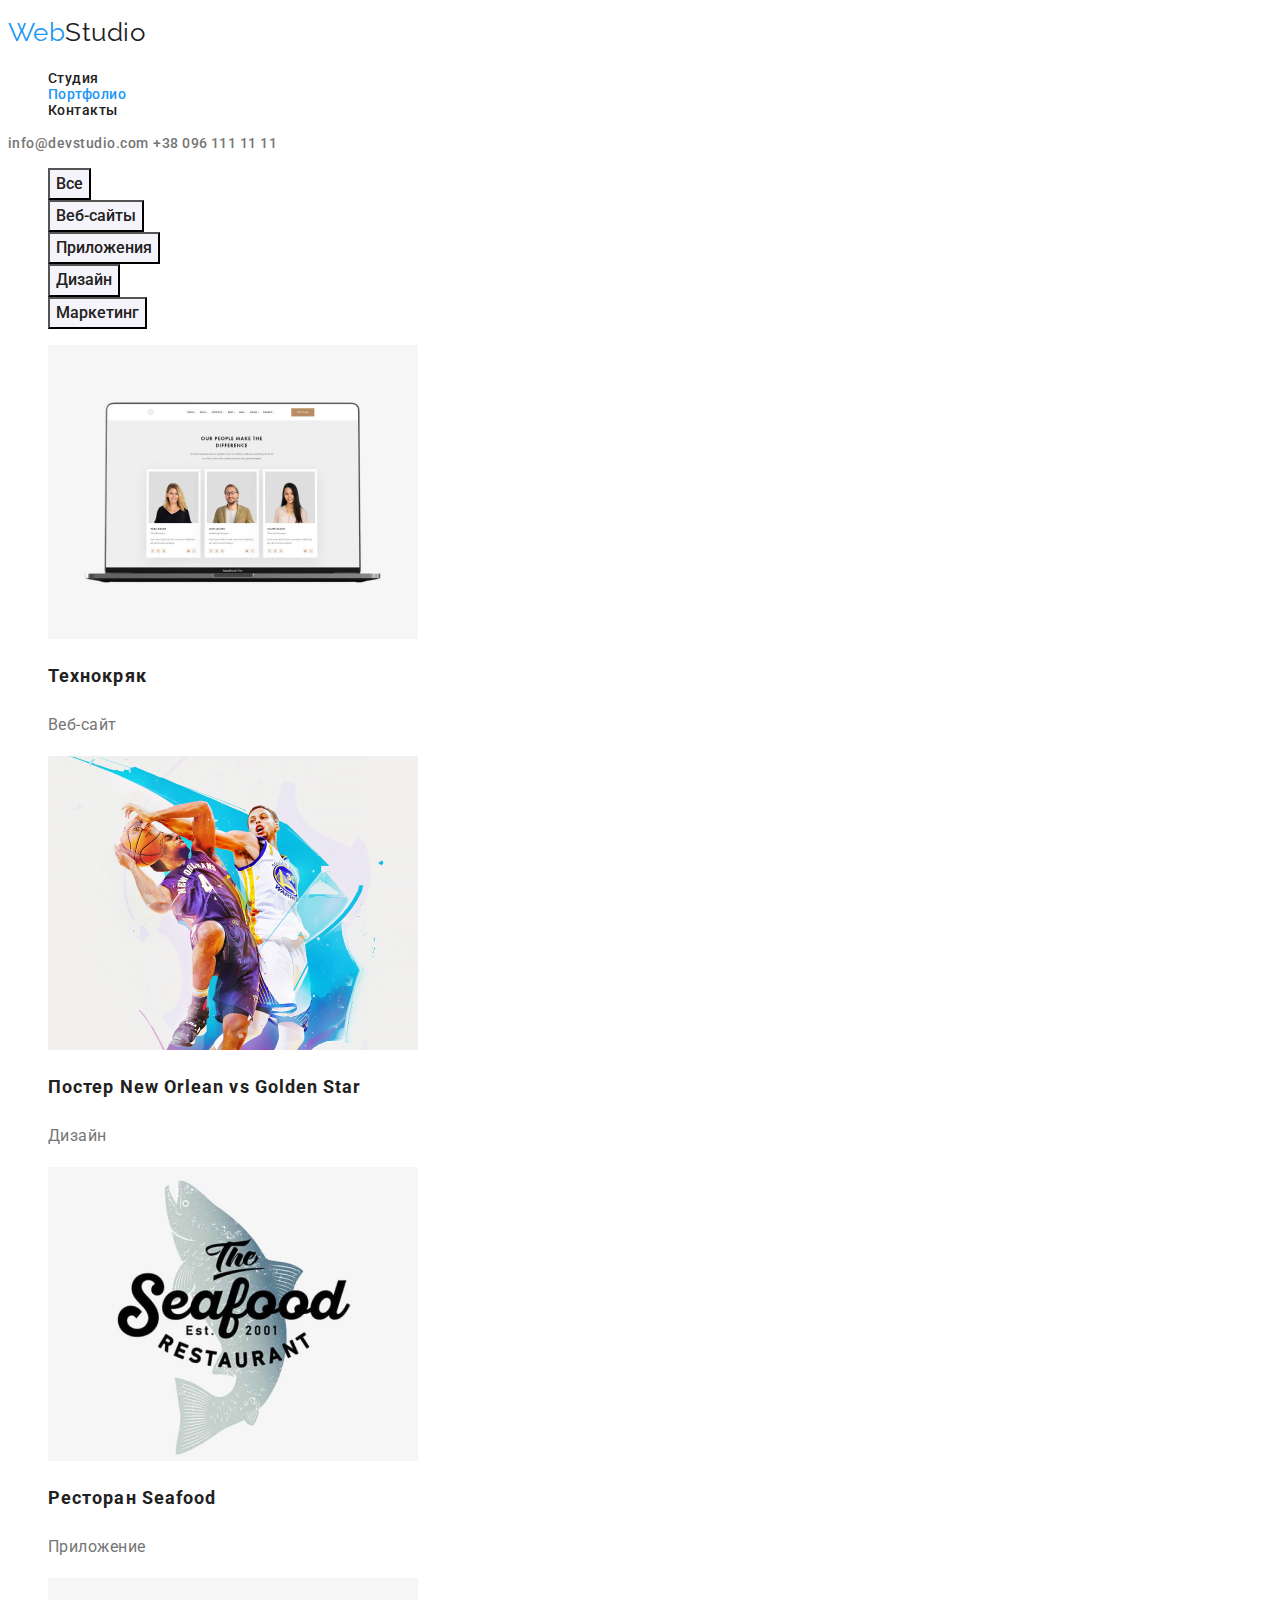
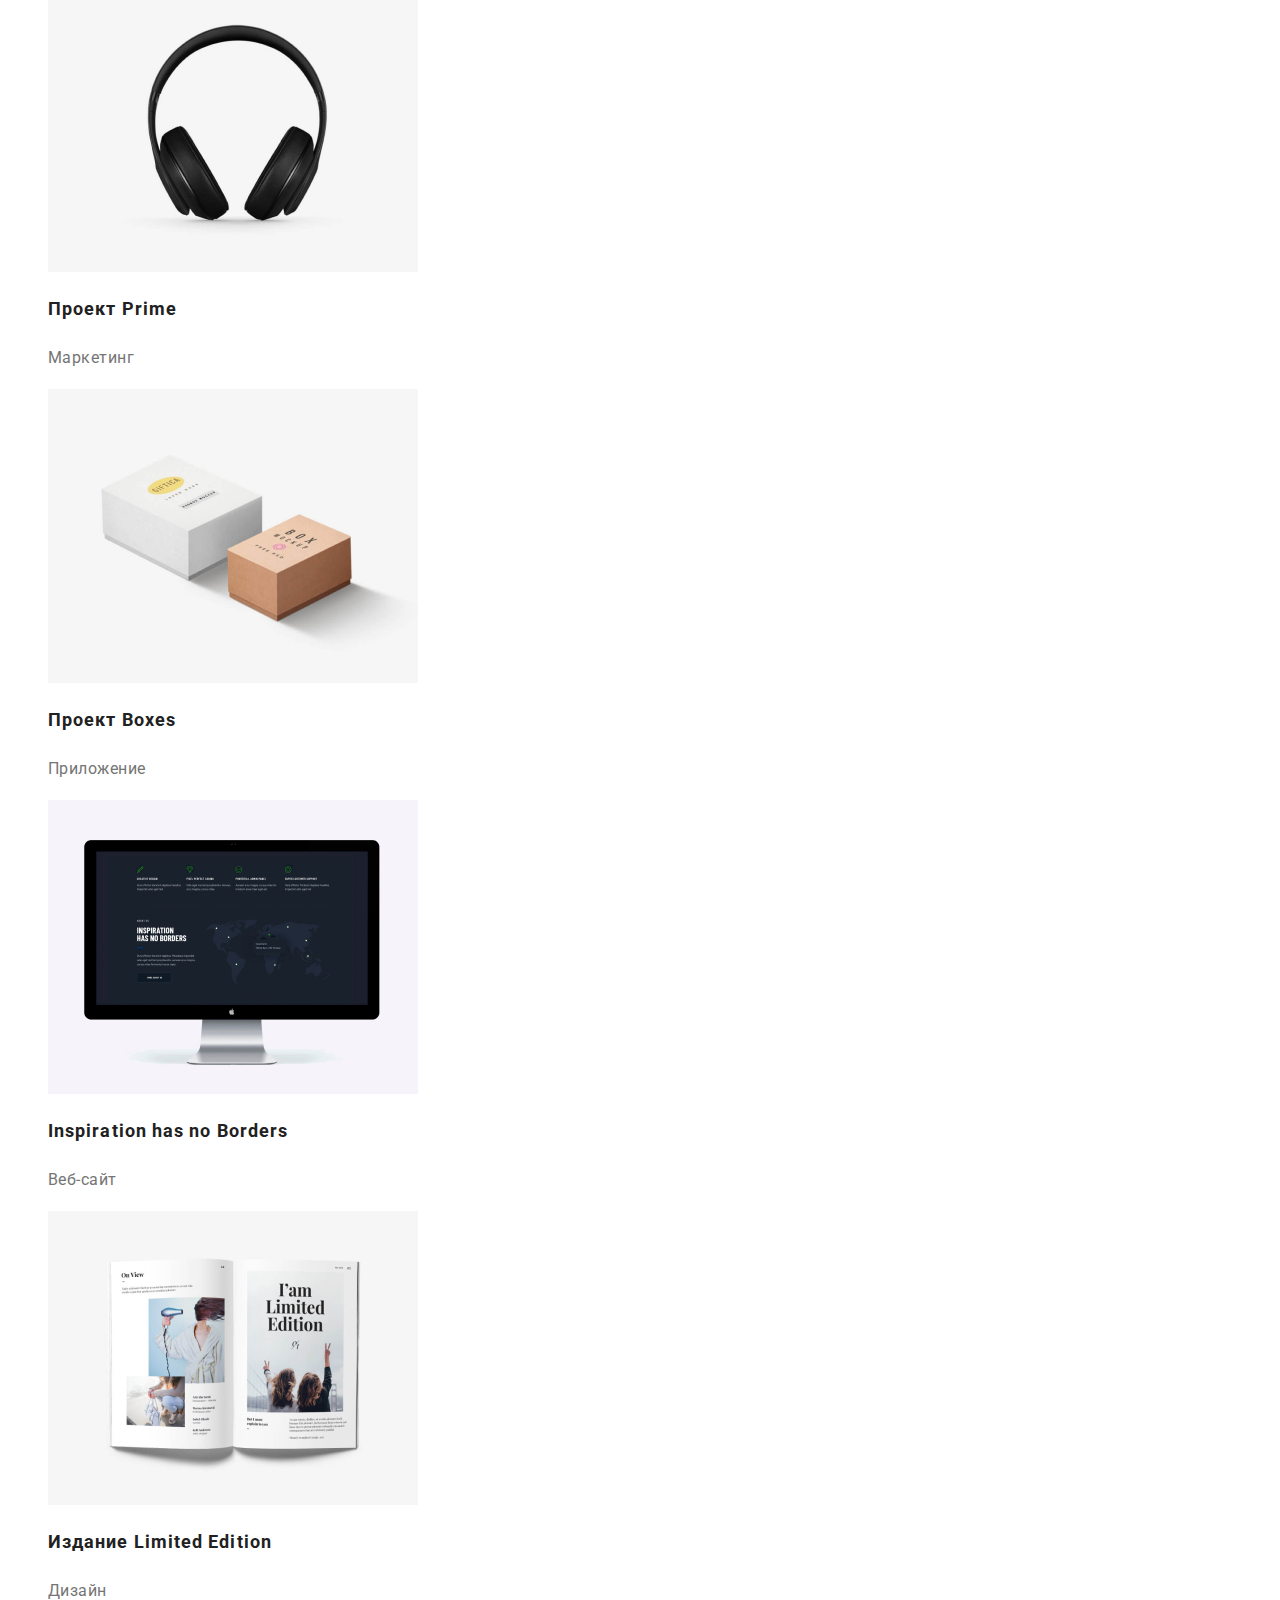
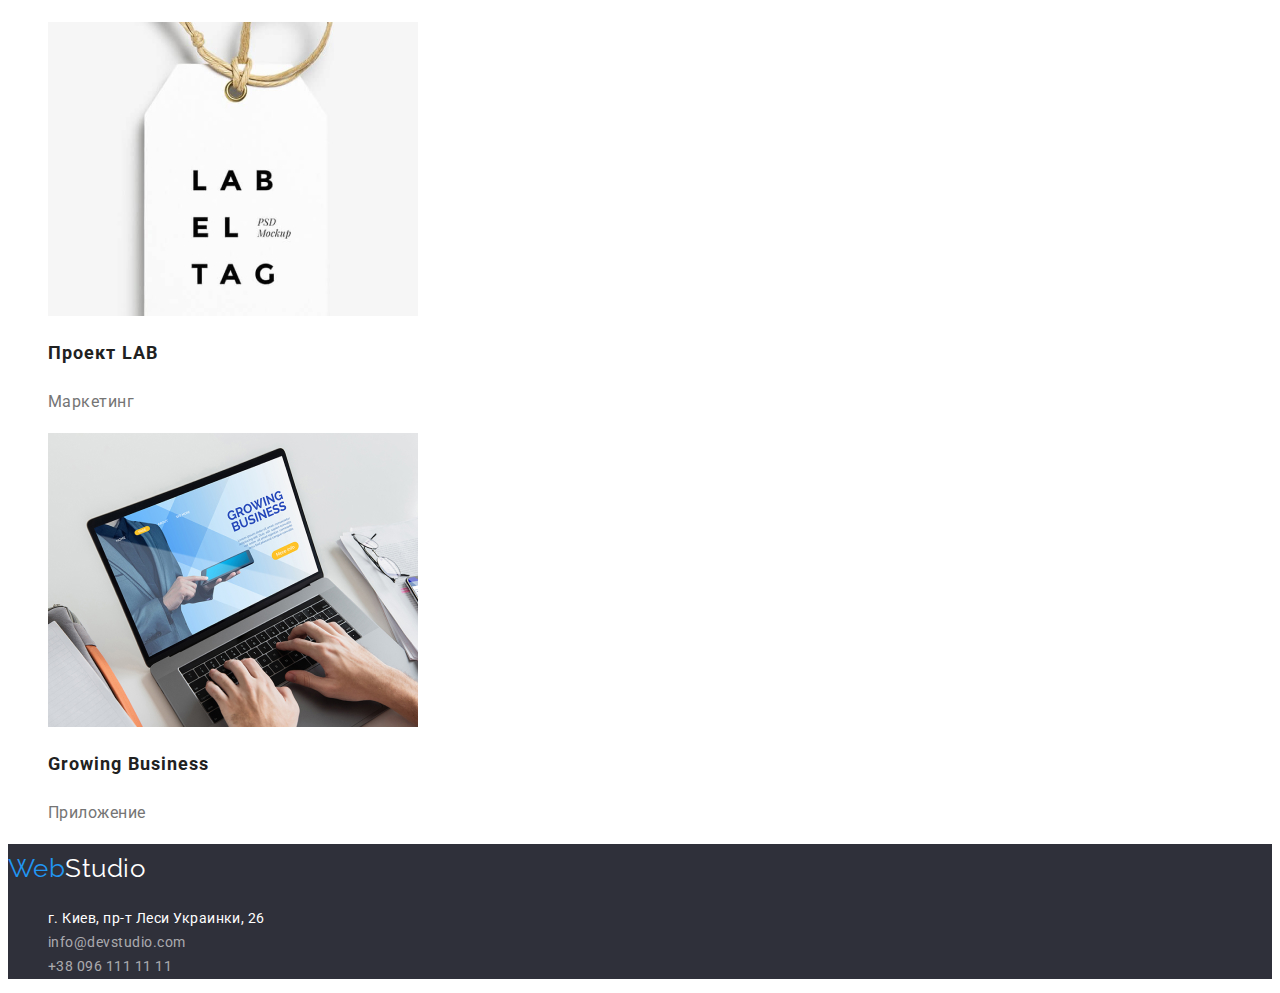
==== portfolio.html @ 763ebf25 "Initial commit" ====
<!DOCTYPE html>
<html lang="ru">

<head>
    <meta charset="UTF-8">
    <meta http-equiv="X-UA-Compatible" content="IE=edge">
    <meta name="viewport" content="width=device-width, initial-scale=1.0">
    <link rel="preconnect" href="https://fonts.googleapis.com">
    <link rel="preconnect" href="https://fonts.gstatic.com" crossorigin>
    <link
        href="https://fonts.googleapis.com/css2?family=Raleway:wght@700&family=Roboto:wght@400;500;700;900&display=swap"
        rel="stylesheet">
    <link rel="stylesheet" href="./css/styles.css">
    <title>Document</title>
</head>

<body>
    <header>
        <nav>
            <!-- Навигация на другие страницы -->
            <a class="logo link" href="./index.html">
                <span class="logo-web">Web</span><span class="logo-studio">Studio</span>
            </a>
            <ul class="site-nav list">
                <li><a class="link" href="./index.html">Студия</a></li>
                <li><a class="link current" href="./portfolio.html">Портфолио</a></li>
                <li><a class="link" href="">Контакты</a></li>
            </ul>
        </nav>
        <!-- Почта  телефон -->
        <a class="site-nav list link info" href="mailto:info@devstudio.com">info@devstudio.com</a>
        <a class="site-nav list link info" href="tel:+380961111111">+38 096 111 11 11</a>
    </header>
    <main>

        <!--Портфолио-->
        <section class="portfolio">
            <h1 class="portfolio-title visually-hidden">Портфолио</h1>
            <div>
                <ul class="list">
                    <li><button class="portfolio-button" type="button">Все</button></li>
                    <li><button class="portfolio-button" type="button">Веб-сайты</button></li>
                    <li><button class="portfolio-button" type="button">Приложения</button></li>
                    <li><button class="portfolio-button" type="button">Дизайн</button></li>
                    <li><button class="portfolio-button" type="button">Маркетинг</button></li>
                </ul>
            </div>
            <ul class="portfolio-list list">
                <li>
                    <img src="./images/texno.jpg" alt="разработка веб-сайта" width="370" height="294">
                    <h2 class="portfolio-title">Технокряк</h2>
                    <p class="list-about">Веб-сайт</p>
                </li>
                <li>
                    <img src="./images/neworlean.jpg" alt="разработка дизайна постера" width="370" height="294">
                    <h2 class="portfolio-title">Постер New Orlean vs Golden Star</h2>
                    <p class="list-about">Дизайн</p>
                </li>
                <li>
                    <img src="./images/seafood.jpg" alt="разработка приложения для ресторана" width="370" height="294">
                    <h2 class="portfolio-title">Ресторан Seafood</h2>
                    <p class="list-about">Приложение</p>
                </li>
                <li>
                    <img src="./images/prime.jpg" alt="реклама наушников" width="370" height="294">
                    <h2 class="portfolio-title">Проект Prime</h2>
                    <p class="list-about">Маркетинг</p>
                </li>
                <li>
                    <img src="./images/boxes.jpg" alt="разработка приложений" width="370" height="294">
                    <h2 class="portfolio-title">Проект Boxes</h2>
                    <p class="list-about">Приложение</p>
                </li>
                <li>
                    <img src="./images/inspiration.jpg" alt="разработка веб-сайта" width="370" height="294">
                    <h2 class="portfolio-title">Inspiration has no Borders</h2>
                    <p class="list-about">Веб-сайт</p>
                </li>
                <li>
                    <img src="./images/limited.jpg" alt="дизайн для издательства" width="370" height="294">
                    <h2 class="portfolio-title">Издание Limited Edition</h2>
                    <p class="list-about">Дизайн</p>
                </li>
                <li>
                    <img src="./images/lab.jpg" alt="маркетинг и реклама" width="370" height="294">
                    <h2 class="portfolio-title">Проект LAB</h2>
                    <p class="list-about">Маркетинг</p>
                </li>
                <li>
                    <img src="./images/growingbusiness.jpg" alt="разработка приложения" width="370" height="294">
                    <h2 class="portfolio-title">Growing Business</h2>
                    <p class="list-about">Приложение</p>
                </li>

            </ul>

        </section>

    </main>

    <!----- Футер ------>
    <footer class="footer">
        <a class="logo link" href="./index.html">
            <span class="logo-web">Web</span><span class="logo-footer">Studio</span>
        </a>
        <address>
            <ul class="footer-list list">
                <li><a class="address link" href="https://goo.gl/maps/EyPAr5aNkVju3ovo6" rel="nofollow">г. Киев, пр-т
                        Леси
                        Украинки, 26</a>
                </li>
                <li><a class="nav link" href="mailto:info@devstudio.com">info@devstudio.com</a></li>
                <li><a class="nav link" href="tel:+380961111111">+38 096 111 11 11</a></li>
            </ul>
        </address>

    </footer>


</body>

</html>
---- css/styles.css ----
:root {
    --primary-text-color: #757575;
    --title-text-color: #212121;
    --accent-color: #2196F3;
}

body {
    font-family: 'Roboto' ,sans-serif;
    background-color: #ffffff;
    color: var(--title-text-color);
    letter-spacing: 0.03em;
}

.link {
    text-decoration: none;
}

.list {
    list-style: none;
}

.logo {
    font-family: 'Raleway' ,sans-serif;;
    font-size: 26px;
    line-height: 1.9;
    color: inherit;
    }
 
.logo-web {
    color: var(--accent-color);
}

 /* .logo-studio { 
    color: var(--title-text-color);
} */

.logo-footer {
    color: #ffffff
}

/* Стилизация навигации сайта */

.site-nav,
.site-nav a {
    color: var(--title-text-color);
    font-weight: 500;
    font-size: 14px;
    line-height: 1.14;
}

.info {
    color: var(--primary-text-color);
}

.site-nav:hover,
.site-nav:focus,
.site-nav a:hover,
.site-nav a:focus {
    color: var(--accent-color);
}

.site-nav .link.current {
    color: var(--accent-color);
}

/* ---------Прячем заголовки-------------------------- */

.visually-hidden {
    position: absolute;
    width: 1px;
    height: 1px;
    margin: -1px;
    border: 0;
    padding: 0;

    white-space: nowrap;
    clip-path: inset(100%);
    clip: rect(0 0 0 0);
    overflow: hidden;
}

/*-------- Стилизация главной страницы сайта ----------*/

.hero {
    background-color: #2F303A;
    color: #FFFFFF;
    text-align: center;
}

.hero-tittle {
    font-family: 'Roboto';
    font-weight: 900;
    font-size: 44px;
    line-height: 1.36;
    text-transform: uppercase;
    letter-spacing: 0.06em;
}

.hero-button {
    width: 200px;
    height: 50px;
    left: 700px;
    top: 430px;
    background: var(--accent-color);
    font-family: 'Roboto';
    font-style: normal;
    font-weight: 700;
    font-size: 16px;
    line-height: 1.88;
    align-items: center;
    text-align: center;
    letter-spacing: 0.06em;
    cursor: pointer;
    color: #FFFFFF;
}


/*-------------------- Стилизация заголовка h2 -------------------*/

.privilege,
.about,
.team h2 h1 {
    color: #212121;
}

/*----------------- Стилизация заголовка р ------------------*/

.privilege p,
.about p,
.team p {
    color: var(--primary-text-color);
}

/*---------------------- Стилизация привилегии -----------------*/
.privilege-tittle {
    font-size: 14px;
    line-height: 1.14;
}

.privilege p {
    font-size: 14px;
    line-height: 1.71;
}

/*----------------- Стилизация чем мы занимаемся ------------------*/

.about h2 {
    font-size: 36px;
    line-height: 1.17;
}


/*---------------------- Стилизация блока команда --------------------*/

.team {
    background: #F5F4FA;
}

.team h2 {
    font-size: 36px;
    line-height: 1.7;
}

.team h3 {
    font-size: 16px;
    line-height: 1.19;
}

.team p {
    font-size: 16px;
    line-height: 1.19;
}

/*------------------- Стилизация кнопок портфолио ---------------------*/
.portfolio-button {
    background: #F5F4FA;
    color: var(--title-text-color);
    cursor: pointer;

    font-family: 'Roboto';
    font-weight: 500;
    font-size: 16px;
    line-height: 1.63;
}

.portfolio-button:hover,
.portfolio-button:focus {
    background: var(--accent-color);
    color: #ffffff;
}

.portfolio-title {
    font-size: 18px;
    line-height: 2.0;
    letter-spacing: 0.06em;
}

/*------------------ Стилизация секции портфолио ---------------------*/

.portfolio-list .list-about {
    color: var(--primary-text-color);
}

.portfolio-list h3 {
    font-size: 18px;
    line-height: 2;
    letter-spacing: 0.06em;
}

.list-about {
    font-size: 16px;
    line-height: 1.88;
}
/*--------------------- Стилизация футера --------------------------*/

.footer {
    background-color: #2F303A;
}

.footer-list .address{
    color: #FFFFFF;
}

.footer-list .nav {
    color: rgba(255, 255, 255, 0.6);
}

.footer-list {
    font-size: 14px;
    line-height: 1.71;
}

.footer:hover,
.footer:focus,
.footer-list .address:hover,
.footer-list .address:focus,
.footer-list .nav:hover,
.footer-list .nav:focus {
    color: var(--accent-color);
}

address {
    font-style: normal;
}
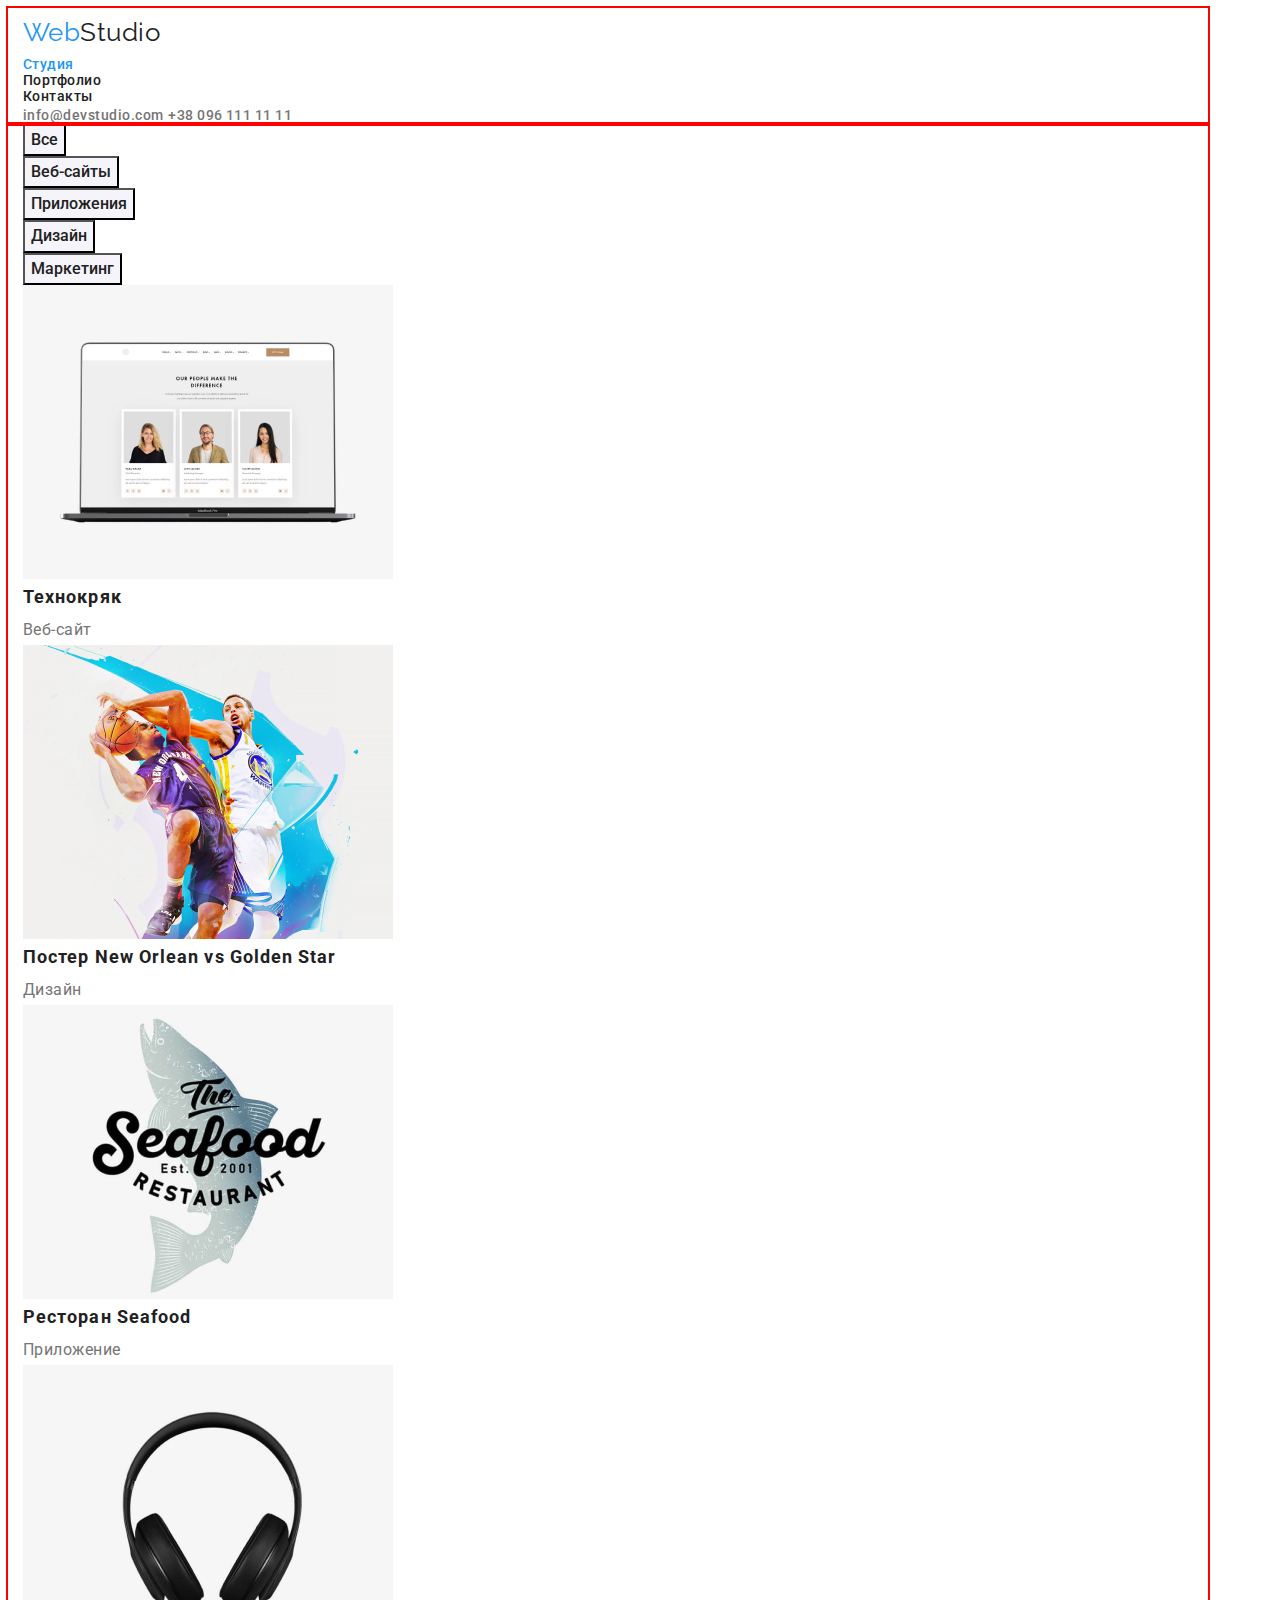
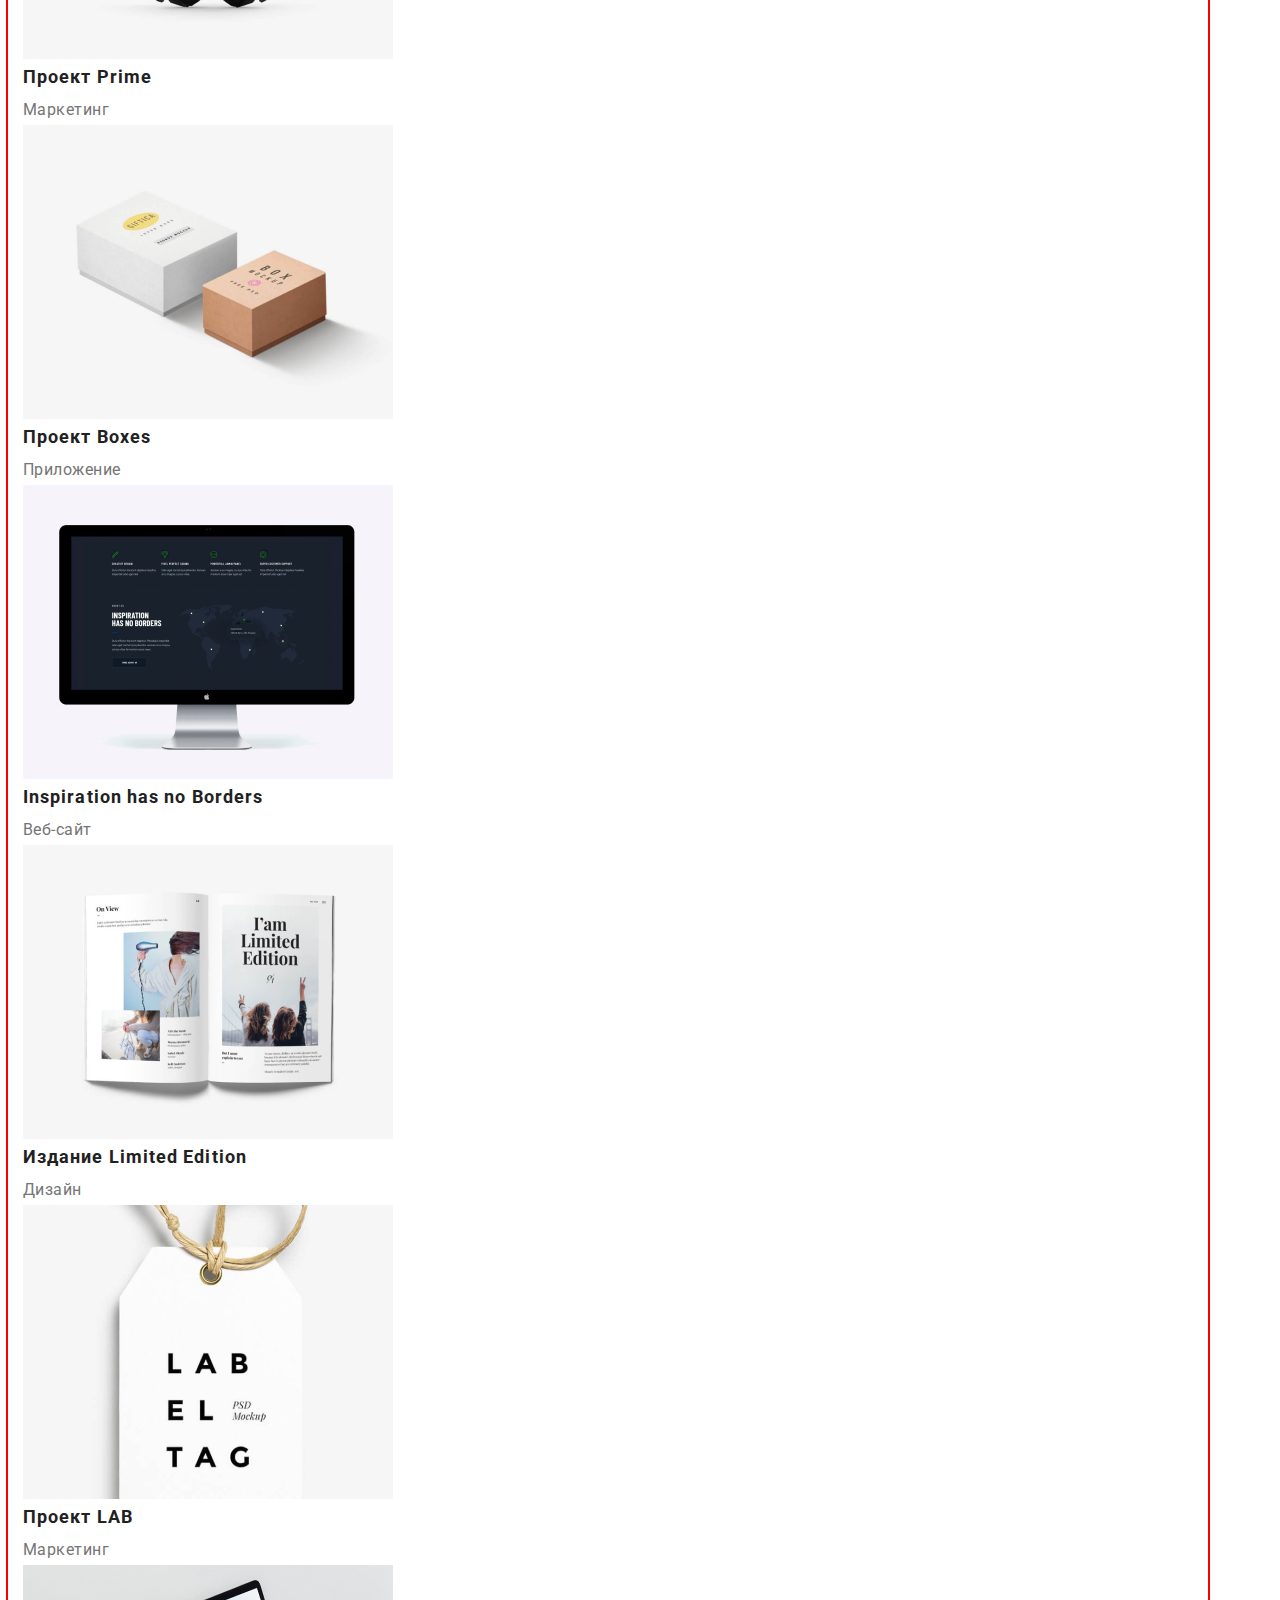
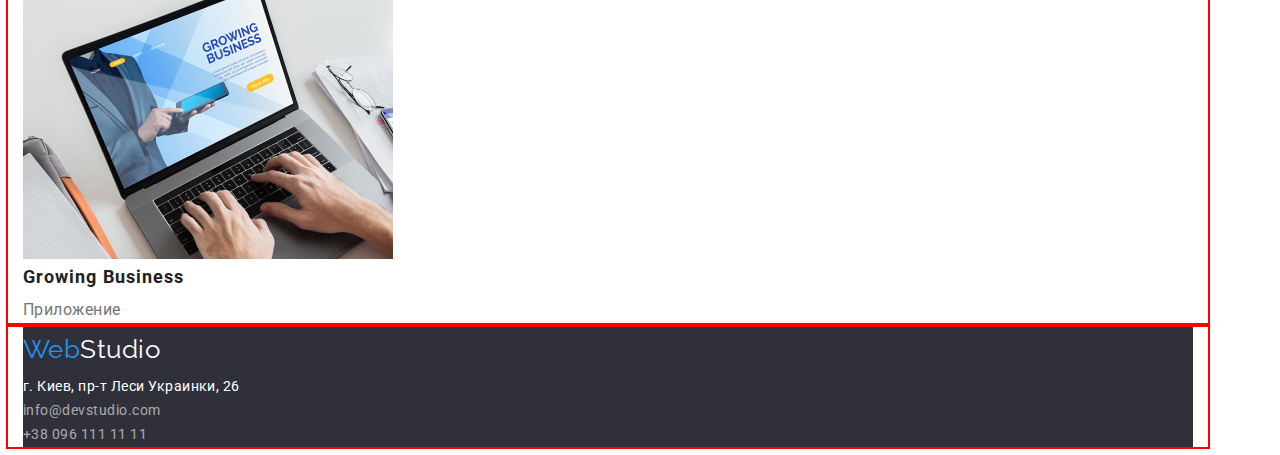
==== commit 30f71fa6: "ДЗ 3 часть 1" ====
--- a/portfolio.html
+++ b/portfolio.html
@@ -15,26 +15,28 @@
 </head>
 
 <body>
-    <header>
-        <nav>
-            <!-- Навигация на другие страницы -->
-            <a class="logo link" href="./index.html">
-                <span class="logo-web">Web</span><span class="logo-studio">Studio</span>
-            </a>
-            <ul class="site-nav list">
-                <li><a class="link" href="./index.html">Студия</a></li>
-                <li><a class="link current" href="./portfolio.html">Портфолио</a></li>
-                <li><a class="link" href="">Контакты</a></li>
-            </ul>
-        </nav>
-        <!-- Почта  телефон -->
-        <a class="site-nav list link info" href="mailto:info@devstudio.com">info@devstudio.com</a>
-        <a class="site-nav list link info" href="tel:+380961111111">+38 096 111 11 11</a>
-    </header>
+        <header>
+        <div class="container">
+            <nav>
+                <!-- Навигация на другие страницы -->
+                <a class="logo link" href="./index.html">
+                    <span class="logo-web">Web</span><span class="logo-studio">Studio</span>
+                </a>
+                <ul class="site-nav list">
+                    <li><a class="link current" href="./index.html">Студия</a></li>
+                    <li><a class="link" href="./portfolio.html">Портфолио</a></li>
+                    <li><a class="link" href="">Контакты</a></li>
+                </ul>
+            </nav>
+            <!-- Почта  телефон -->
+            <a class="site-nav list link info" href="mailto:info@devstudio.com">info@devstudio.com</a>
+            <a class="site-nav list link info" href="tel:+380961111111">+38 096 111 11 11</a>
+        </div>
+        </header>
     <main>
 
         <!--Портфолио-->
-        <section class="portfolio">
+        <section class="portfolio container">
             <h1 class="portfolio-title visually-hidden">Портфолио</h1>
             <div>
                 <ul class="list">
@@ -99,22 +101,25 @@
     </main>
 
     <!----- Футер ------>
-    <footer class="footer">
-        <a class="logo link" href="./index.html">
-            <span class="logo-web">Web</span><span class="logo-footer">Studio</span>
-        </a>
-        <address>
-            <ul class="footer-list list">
-                <li><a class="address link" href="https://goo.gl/maps/EyPAr5aNkVju3ovo6" rel="nofollow">г. Киев, пр-т
-                        Леси
-                        Украинки, 26</a>
-                </li>
-                <li><a class="nav link" href="mailto:info@devstudio.com">info@devstudio.com</a></li>
-                <li><a class="nav link" href="tel:+380961111111">+38 096 111 11 11</a></li>
-            </ul>
-        </address>
+    <div class="container">
+        <footer class="footer">
+            <a class="logo link" href="./index.html">
+                <span class="logo-web">Web</span><span class="logo-footer">Studio</span>
+            </a>
+            <address>
+                <ul class="footer-list list">
+                    <li><a class="address link" href="https://goo.gl/maps/EyPAr5aNkVju3ovo6" rel="nofollow">г. Киев, пр-т
+                            Леси
+                            Украинки, 26</a>
+                    </li>
+                    <li><a class="nav link" href="mailto:info@devstudio.com">info@devstudio.com</a></li>
+                    <li><a class="nav link" href="tel:+380961111111">+38 096 111 11 11</a></li>
+                </ul>
+            </address>
+    
+        </footer>
+    </div>
 
-    </footer>
 
 
 </body>
--- a/css/styles.css
+++ b/css/styles.css
@@ -1,3 +1,41 @@
+html {
+    box-sizing: border-box;
+}
+
+*,
+*::after,
+*::before {
+    box-sizing: inherit;
+}
+
+h1,
+h2,
+h3,
+h4,
+h5,
+h6,
+p {
+    margin: 0;
+}
+
+.list {
+    list-style: none;
+    padding: 0;
+    margin: 0;
+}
+
+.link {
+    text-decoration: none;
+    color: inherit;
+}
+
+img {
+    display: block;
+    max-width: 100%;
+    height: auto;
+}
+
+
 :root {
     --primary-text-color: #757575;
     --title-text-color: #212121;
@@ -9,6 +47,13 @@
     background-color: #ffffff;
     color: var(--title-text-color);
     letter-spacing: 0.03em;
+}
+
+.container {
+    width: 1200px;
+    padding-left: 15px;
+    padding-right: 15px;
+    outline: 2px solid red;
 }
 
 .link {
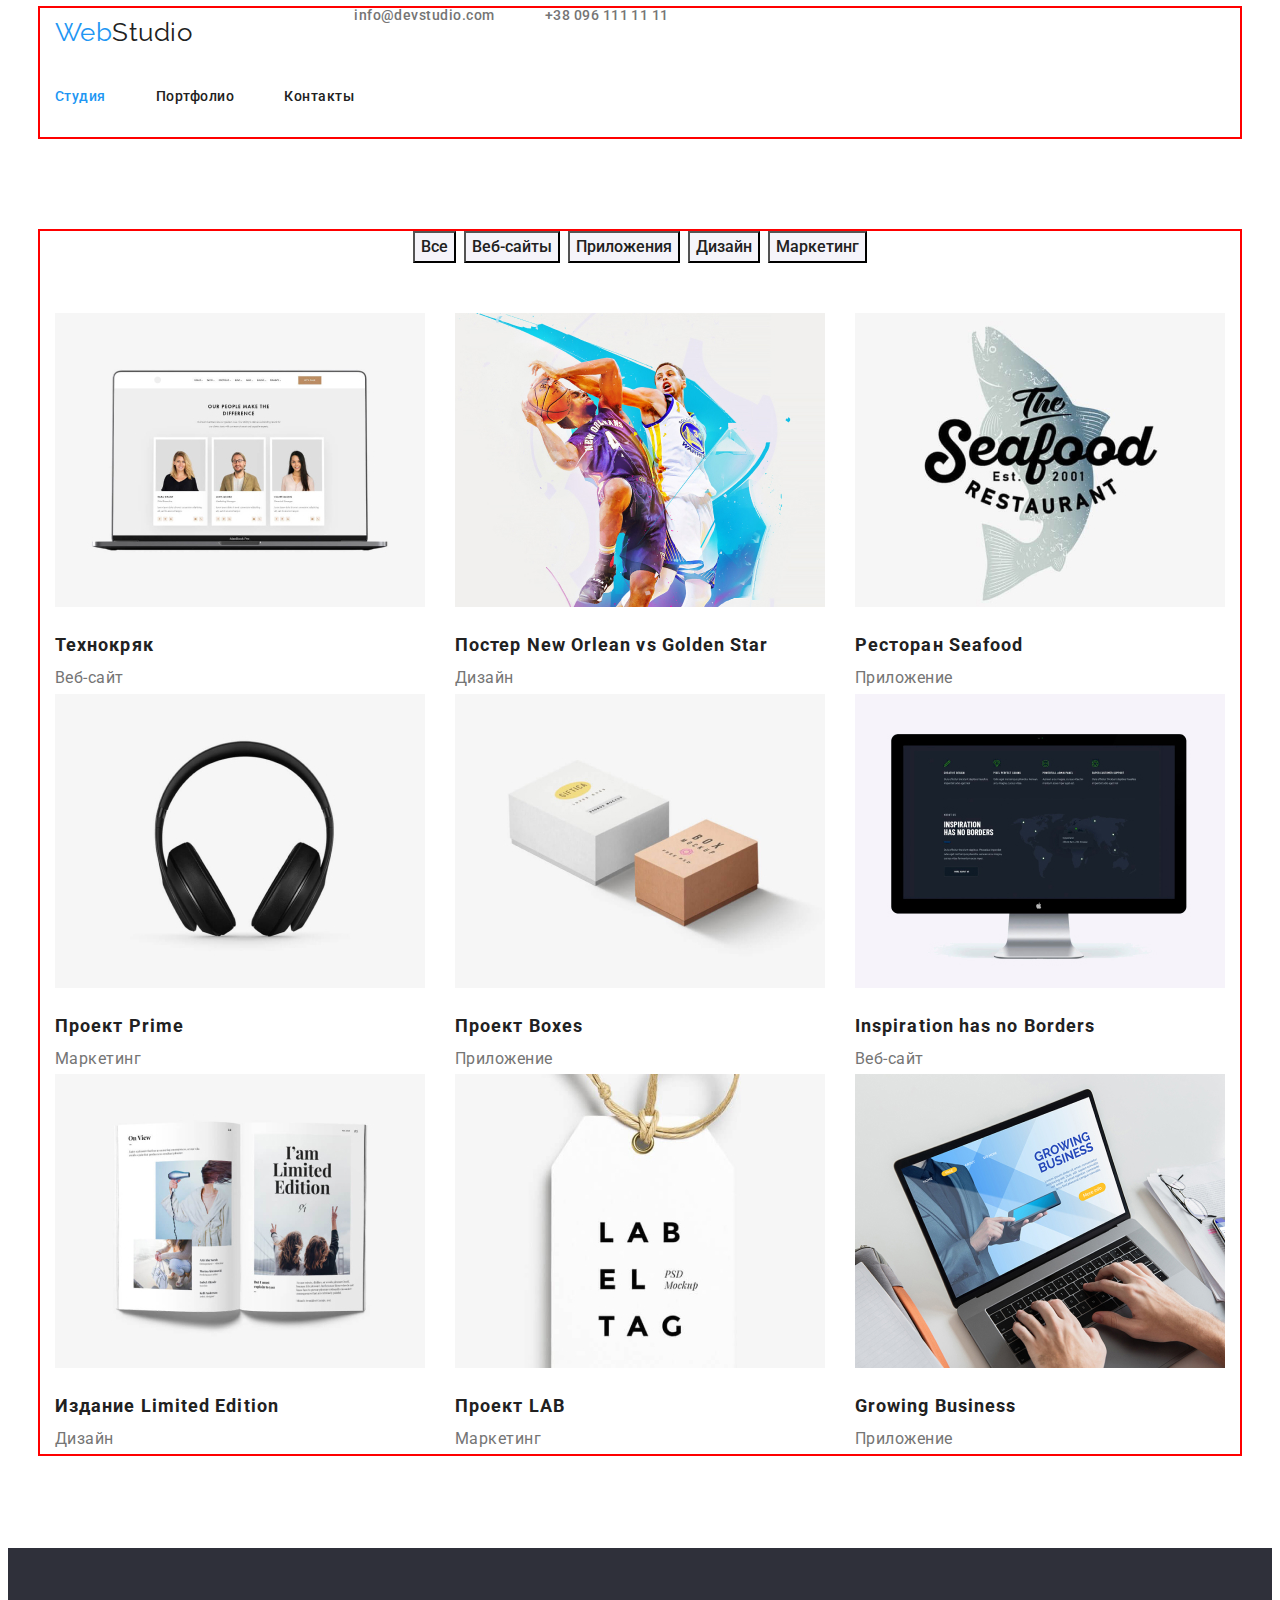
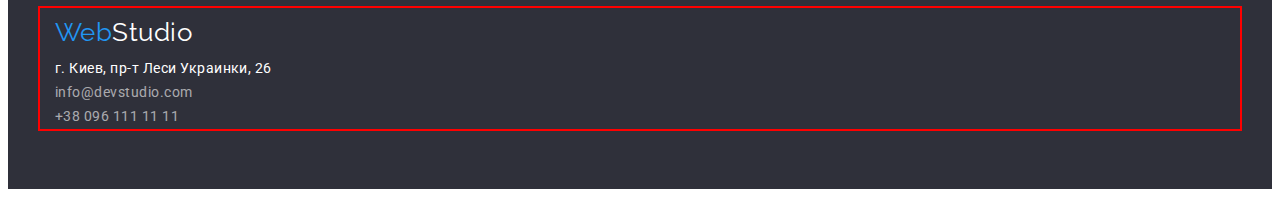
==== commit 6d2e458a: "Выполнение дз 3" ====
--- a/portfolio.html
+++ b/portfolio.html
@@ -15,31 +15,32 @@
 </head>
 
 <body>
-        <header>
-        <div class="container">
+    <header>
+        <div class="container menu">
             <nav>
                 <!-- Навигация на другие страницы -->
                 <a class="logo link" href="./index.html">
                     <span class="logo-web">Web</span><span class="logo-studio">Studio</span>
                 </a>
                 <ul class="site-nav list">
-                    <li><a class="link current" href="./index.html">Студия</a></li>
-                    <li><a class="link" href="./portfolio.html">Портфолио</a></li>
-                    <li><a class="link" href="">Контакты</a></li>
+                    <li class="item"><a class="link current" href="./index.html">Студия</a></li>
+                    <li class="item"><a class="link" href="./portfolio.html">Портфолио</a></li>
+                    <li class="item"><a class="link" href="">Контакты</a></li>
                 </ul>
             </nav>
             <!-- Почта  телефон -->
-            <a class="site-nav list link info" href="mailto:info@devstudio.com">info@devstudio.com</a>
-            <a class="site-nav list link info" href="tel:+380961111111">+38 096 111 11 11</a>
+            <a class="site-navv list link info" href="mailto:info@devstudio.com">info@devstudio.com</a>
+            <a class="site-navv list link info" href="tel:+380961111111">+38 096 111 11 11</a>
         </div>
-        </header>
+    </header>
     <main>
 
         <!--Портфолио-->
-        <section class="portfolio container">
+        <section class="portfolio">
+            <div class="container">
             <h1 class="portfolio-title visually-hidden">Портфолио</h1>
             <div>
-                <ul class="list">
+                <ul class="list portfolio-menu">
                     <li><button class="portfolio-button" type="button">Все</button></li>
                     <li><button class="portfolio-button" type="button">Веб-сайты</button></li>
                     <li><button class="portfolio-button" type="button">Приложения</button></li>
@@ -95,14 +96,16 @@
                 </li>
 
             </ul>
+            </div>
 
         </section>
 
     </main>
 
-    <!----- Футер ------>
-    <div class="container">
+    <!--Футер-->
+    
         <footer class="footer">
+            <div class="container">
             <a class="logo link" href="./index.html">
                 <span class="logo-web">Web</span><span class="logo-footer">Studio</span>
             </a>
@@ -116,11 +119,8 @@
                     <li><a class="nav link" href="tel:+380961111111">+38 096 111 11 11</a></li>
                 </ul>
             </address>
-    
-        </footer>
-    </div>
-
-
+            </div>    
+        </footer>   
 
 </body>
 
--- a/css/styles.css
+++ b/css/styles.css
@@ -54,15 +54,13 @@
     padding-left: 15px;
     padding-right: 15px;
     outline: 2px solid red;
+    margin: 0 auto;
 }
 
 .link {
     text-decoration: none;
 }
 
-.list {
-    list-style: none;
-}
 
 .logo {
     font-family: 'Raleway' ,sans-serif;;
@@ -85,28 +83,68 @@
 
 /* Стилизация навигации сайта */
 
-.site-nav,
-.site-nav a {
+.site-nav {
+    display: flex;
+}
+
+.site-nav .link {
+    display: block;
+    padding-top: 32px;
+    padding-bottom: 32px;
+}
+
+.site-nav .item  {
+    margin-right: 50px;
+} 
+
+.site-nav .item:last-child {
+    margin-right: 0;
+}
+
+.site-nav {
     color: var(--title-text-color);
     font-weight: 500;
     font-size: 14px;
     line-height: 1.14;
 }
 
+.menu {
+    display: flex;
+    
+}
+
+.site-navv {
+    color: var(--title-text-color);
+    font-weight: 500;
+    font-size: 14px;
+    line-height: 1.14;
+}
+
+.site-navv:hover,
+.site-navv:focus {
+    color: var(--accent-color);
+}
+
+
 .info {
     color: var(--primary-text-color);
-}
-
-.site-nav:hover,
-.site-nav:focus,
-.site-nav a:hover,
-.site-nav a:focus {
+    display: flex;
+}
+
+.info+.info {
+    margin-left: 50px;
+}
+
+
+.site-nav .item:hover,
+.site-nav .item:focus{
     color: var(--accent-color);
 }
 
 .site-nav .link.current {
     color: var(--accent-color);
 }
+
 
 /* ---------Прячем заголовки-------------------------- */
 
@@ -122,14 +160,31 @@
     clip-path: inset(100%);
     clip: rect(0 0 0 0);
     overflow: hidden;
-}
-
+} 
+
+.visually-list {
+    display: flex;
+}
+
+.visually-list li {
+    width: 270px;
+}
+
+.visually-list .item {
+    margin-right: 30px;
+}
+
+.visually-list .item:nth-child(4n) {
+    margin-right: 0;
+}
 /*-------- Стилизация главной страницы сайта ----------*/
 
 .hero {
     background-color: #2F303A;
     color: #FFFFFF;
     text-align: center;
+    padding-top: 200px;
+    padding-bottom: 200px;
 }
 
 .hero-tittle {
@@ -139,6 +194,8 @@
     line-height: 1.36;
     text-transform: uppercase;
     letter-spacing: 0.06em;
+
+    margin-bottom: 30px;
 }
 
 .hero-button {
@@ -177,9 +234,16 @@
 }
 
 /*---------------------- Стилизация привилегии -----------------*/
+
+.privilege {
+    padding-top: 94px;
+    padding-bottom: 94px;
+}
+
 .privilege-tittle {
     font-size: 14px;
     line-height: 1.14;
+    margin-bottom: 10px;
 }
 
 .privilege p {
@@ -189,26 +253,48 @@
 
 /*----------------- Стилизация чем мы занимаемся ------------------*/
 
-.about h2 {
+.about {
+    padding-bottom: 94px;
+}
+
+.about-title {
     font-size: 36px;
     line-height: 1.17;
-}
-
-
+    text-align: center;
+    margin-bottom: 50px;
+}
+
+.about-list {
+    display: flex;
+}
+
+.about-list li {
+    margin-right: 30px;
+}
+
+
+.about-list li:nth-child(3n) {
+    margin-right: 0;
+}
 /*---------------------- Стилизация блока команда --------------------*/
 
 .team {
     background: #F5F4FA;
+    padding-bottom: 94px;
+    padding-top: 94px;
 }
 
 .team h2 {
     font-size: 36px;
     line-height: 1.7;
-}
-
-.team h3 {
+    text-align: center;
+}
+
+.team-title {
     font-size: 16px;
     line-height: 1.19;
+    margin-top: 30px;
+    margin-bottom: 10px;
 }
 
 .team p {
@@ -216,7 +302,27 @@
     line-height: 1.19;
 }
 
+.team-list {
+    display: flex;
+}
+
+.team-list li {
+    margin-right: 30px;
+}
+
+.team-list li:nth-child(4n) {
+    margin-right: 0;
+}
 /*------------------- Стилизация кнопок портфолио ---------------------*/
+.portfolio {
+    padding-top: 94px;
+    padding-bottom: 94px;
+}
+
+.portfolio-list {
+    margin-top: 50px;
+}
+
 .portfolio-button {
     background: #F5F4FA;
     color: var(--title-text-color);
@@ -238,8 +344,21 @@
     font-size: 18px;
     line-height: 2.0;
     letter-spacing: 0.06em;
-}
-
+    margin-top: 20px;
+}
+
+.portfolio-menu {
+    display: flex;
+    justify-content:center;
+}
+
+.portfolio-menu li {
+    margin-right: 8px;
+}
+
+.portfolio-menu li:nth-child(5n) {
+    margin-right: 0;
+}
 /*------------------ Стилизация секции портфолио ---------------------*/
 
 .portfolio-list .list-about {
@@ -256,10 +375,29 @@
     font-size: 16px;
     line-height: 1.88;
 }
+
+.portfolio-list {
+    display: flex;
+    flex-wrap: wrap;
+}
+
+.portfolio-list li {
+    margin-right: 30px;
+}
+
+.portfolio-list li:nth-child(3n) {
+    margin-right: 0;
+}
 /*--------------------- Стилизация футера --------------------------*/
 
 .footer {
     background-color: #2F303A;
+    padding-top: 60px;
+    padding-bottom: 60px;
+}
+
+.footer .logo.link {
+    margin-bottom: 20px;
 }
 
 .footer-list .address{
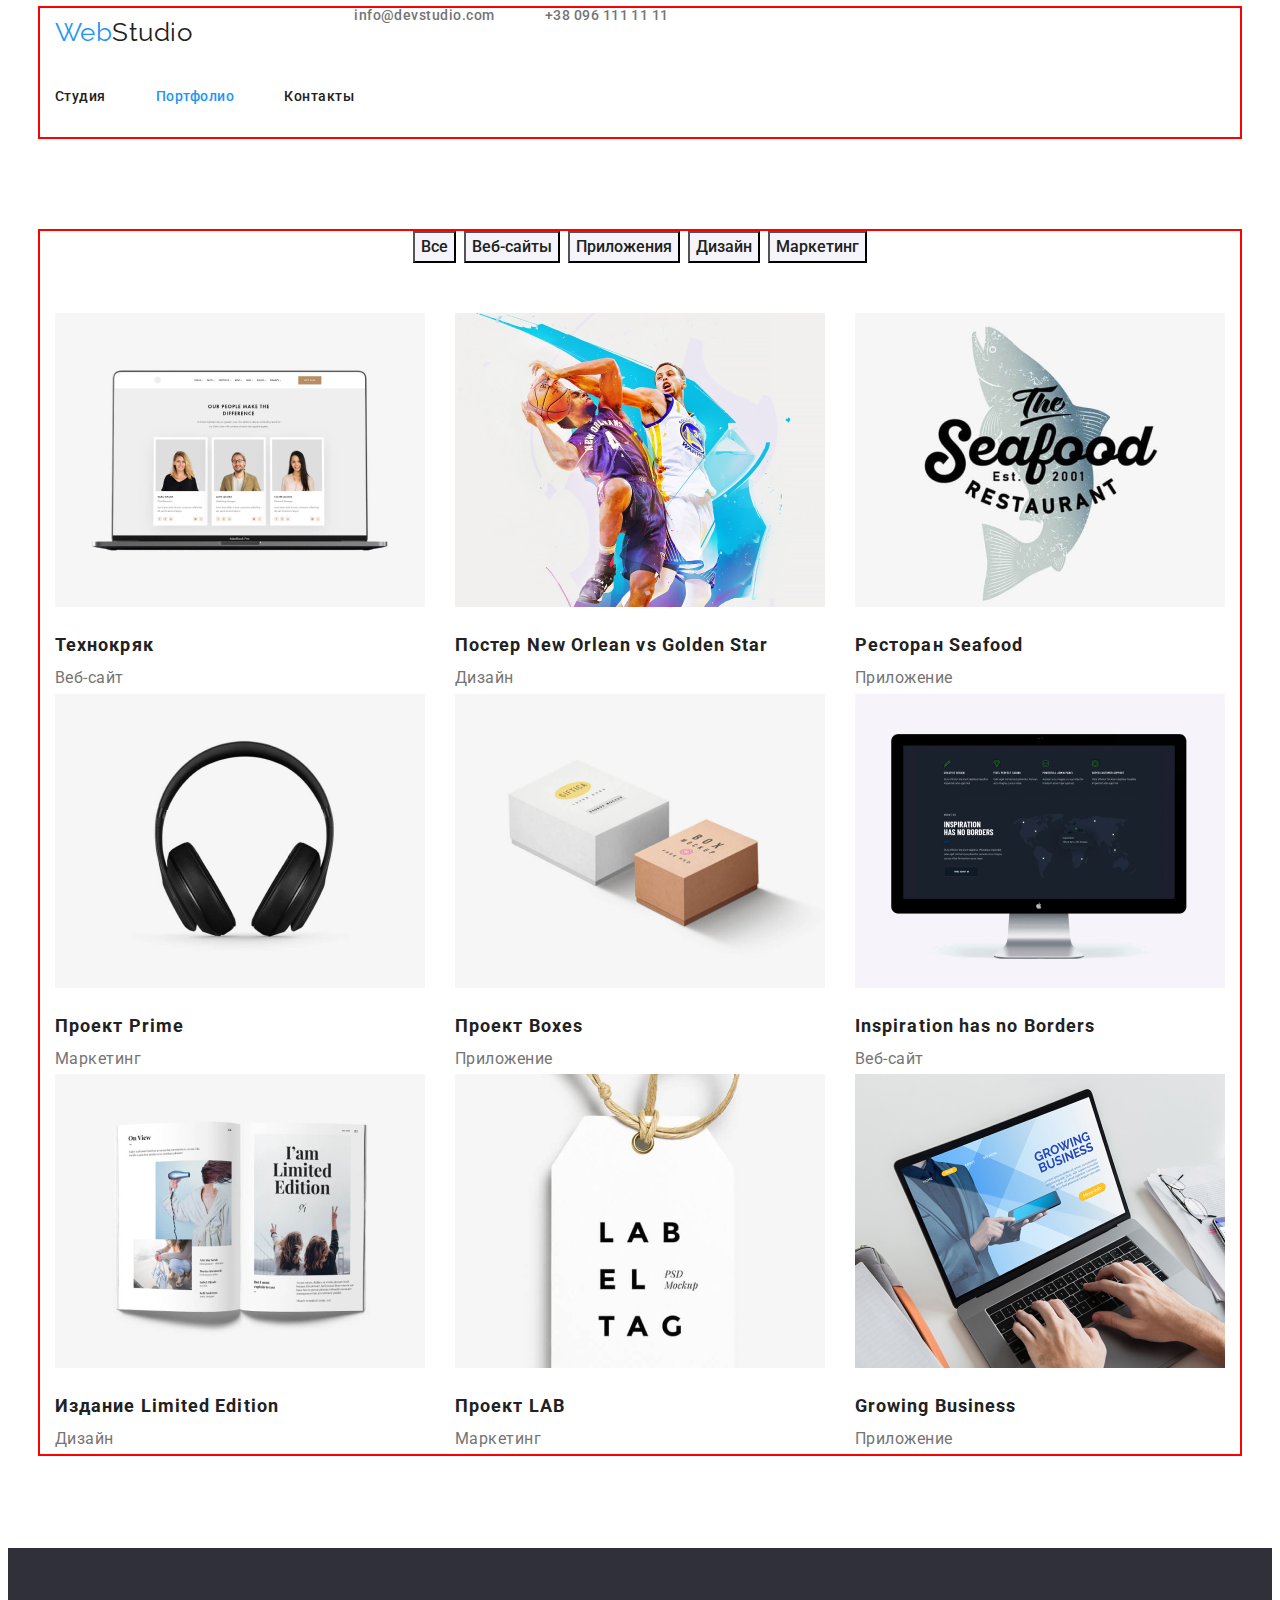
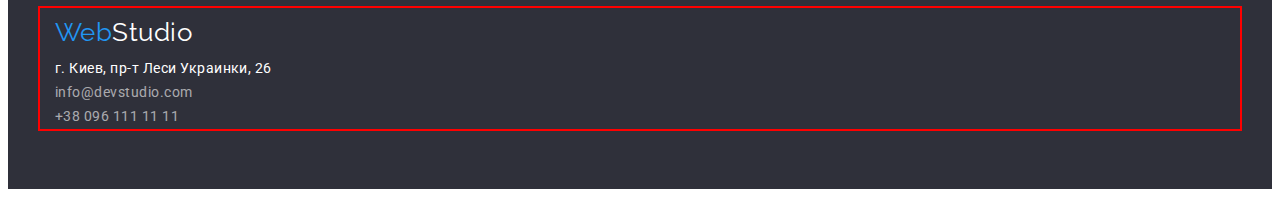
==== commit cc6216df: "Правки дз 3" ====
--- a/portfolio.html
+++ b/portfolio.html
@@ -23,8 +23,8 @@
                     <span class="logo-web">Web</span><span class="logo-studio">Studio</span>
                 </a>
                 <ul class="site-nav list">
-                    <li class="item"><a class="link current" href="./index.html">Студия</a></li>
-                    <li class="item"><a class="link" href="./portfolio.html">Портфолио</a></li>
+                    <li class="item"><a class="link" href="./index.html">Студия</a></li>
+                    <li class="item"><a class="link current" href="./portfolio.html">Портфолио</a></li>
                     <li class="item"><a class="link" href="">Контакты</a></li>
                 </ul>
             </nav>
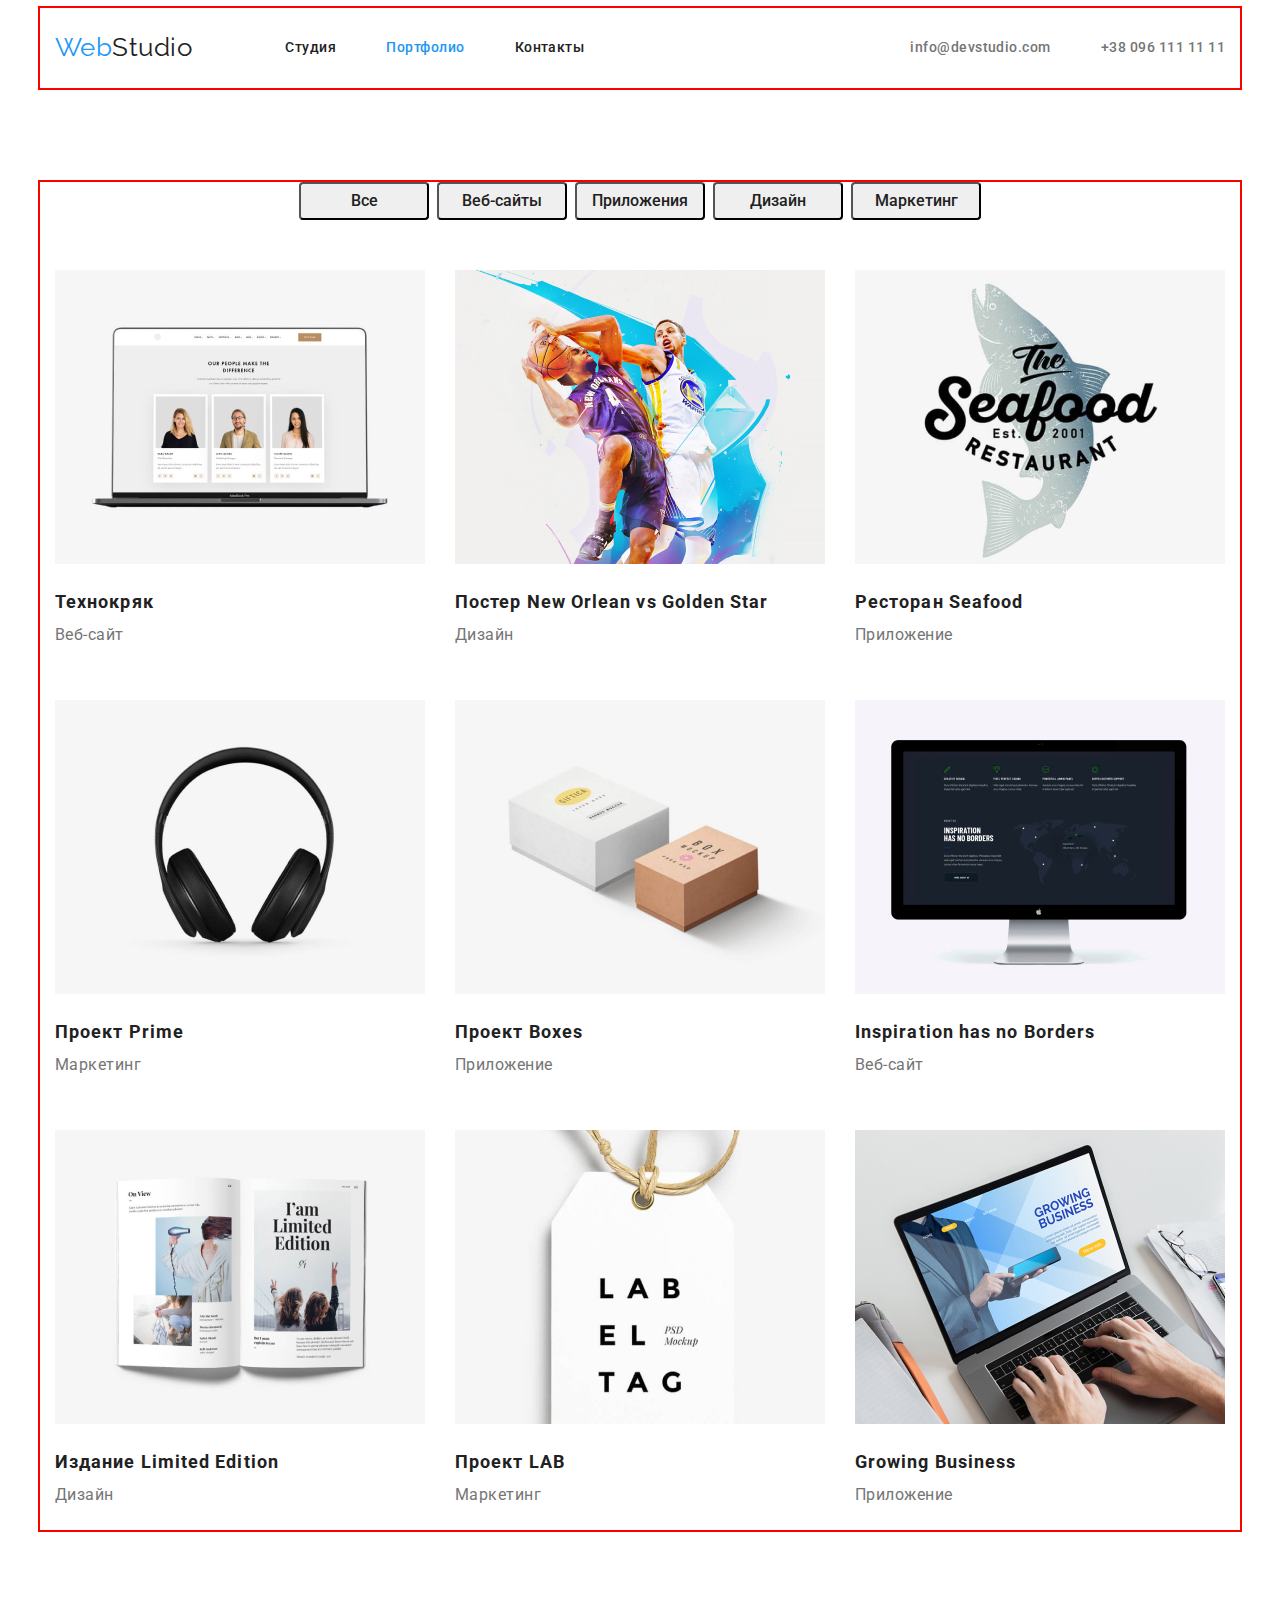
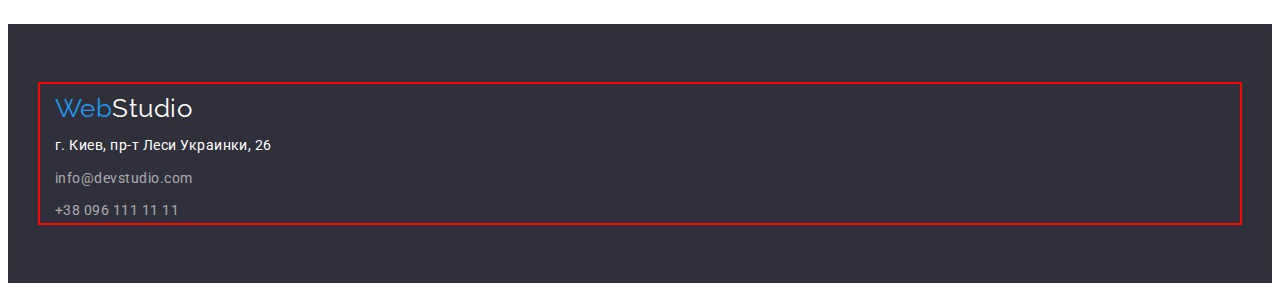
==== commit 244ba8de: "Правки 1 по дз 3" ====
--- a/portfolio.html
+++ b/portfolio.html
@@ -17,7 +17,7 @@
 <body>
     <header>
         <div class="container menu">
-            <nav>
+            <nav class="nav-navigation">
                 <!-- Навигация на другие страницы -->
                 <a class="logo link" href="./index.html">
                     <span class="logo-web">Web</span><span class="logo-studio">Studio</span>
@@ -29,8 +29,10 @@
                 </ul>
             </nav>
             <!-- Почта  телефон -->
+            <div class="nav-info">
             <a class="site-navv list link info" href="mailto:info@devstudio.com">info@devstudio.com</a>
             <a class="site-navv list link info" href="tel:+380961111111">+38 096 111 11 11</a>
+            </div>
         </div>
     </header>
     <main>
@@ -39,7 +41,7 @@
         <section class="portfolio">
             <div class="container">
             <h1 class="portfolio-title visually-hidden">Портфолио</h1>
-            <div>
+
                 <ul class="list portfolio-menu">
                     <li><button class="portfolio-button" type="button">Все</button></li>
                     <li><button class="portfolio-button" type="button">Веб-сайты</button></li>
@@ -47,52 +49,70 @@
                     <li><button class="portfolio-button" type="button">Дизайн</button></li>
                     <li><button class="portfolio-button" type="button">Маркетинг</button></li>
                 </ul>
-            </div>
+
             <ul class="portfolio-list list">
                 <li>
                     <img src="./images/texno.jpg" alt="разработка веб-сайта" width="370" height="294">
+                    <div class="portfolio-about">
                     <h2 class="portfolio-title">Технокряк</h2>
                     <p class="list-about">Веб-сайт</p>
+                    </div>
                 </li>
                 <li>
                     <img src="./images/neworlean.jpg" alt="разработка дизайна постера" width="370" height="294">
+                    <div class="portfolio-about">
                     <h2 class="portfolio-title">Постер New Orlean vs Golden Star</h2>
                     <p class="list-about">Дизайн</p>
+                    </div>
                 </li>
                 <li>
                     <img src="./images/seafood.jpg" alt="разработка приложения для ресторана" width="370" height="294">
+                    <div class="portfolio-about">
                     <h2 class="portfolio-title">Ресторан Seafood</h2>
                     <p class="list-about">Приложение</p>
+                    </div>
                 </li>
                 <li>
                     <img src="./images/prime.jpg" alt="реклама наушников" width="370" height="294">
+                    <div class="portfolio-about">
                     <h2 class="portfolio-title">Проект Prime</h2>
                     <p class="list-about">Маркетинг</p>
+                    </div>
                 </li>
                 <li>
                     <img src="./images/boxes.jpg" alt="разработка приложений" width="370" height="294">
+                    <div class="portfolio-about">
                     <h2 class="portfolio-title">Проект Boxes</h2>
                     <p class="list-about">Приложение</p>
+                    </div>
                 </li>
                 <li>
                     <img src="./images/inspiration.jpg" alt="разработка веб-сайта" width="370" height="294">
+                    <div class="portfolio-about">
                     <h2 class="portfolio-title">Inspiration has no Borders</h2>
                     <p class="list-about">Веб-сайт</p>
+                    </div>
                 </li>
                 <li>
                     <img src="./images/limited.jpg" alt="дизайн для издательства" width="370" height="294">
+                    <div class="portfolio-about">
                     <h2 class="portfolio-title">Издание Limited Edition</h2>
                     <p class="list-about">Дизайн</p>
+                    </div>
                 </li>
                 <li>
                     <img src="./images/lab.jpg" alt="маркетинг и реклама" width="370" height="294">
+                    <div class="portfolio-about">
                     <h2 class="portfolio-title">Проект LAB</h2>
                     <p class="list-about">Маркетинг</p>
+                    </div>
                 </li>
                 <li>
                     <img src="./images/growingbusiness.jpg" alt="разработка приложения" width="370" height="294">
+                    <div class="portfolio-about">
                     <h2 class="portfolio-title">Growing Business</h2>
                     <p class="list-about">Приложение</p>
+                    </div>
                 </li>
 
             </ul>
@@ -115,7 +135,7 @@
                             Леси
                             Украинки, 26</a>
                     </li>
-                    <li><a class="nav link" href="mailto:info@devstudio.com">info@devstudio.com</a></li>
+                    <li class="footer-mailo"><a class="nav link" href="mailto:info@devstudio.com">info@devstudio.com</a></li>
                     <li><a class="nav link" href="tel:+380961111111">+38 096 111 11 11</a></li>
                 </ul>
             </address>
--- a/css/styles.css
+++ b/css/styles.css
@@ -49,6 +49,7 @@
     letter-spacing: 0.03em;
 }
 
+
 .container {
     width: 1200px;
     padding-left: 15px;
@@ -67,6 +68,7 @@
     font-size: 26px;
     line-height: 1.9;
     color: inherit;
+    margin-right: 93px;
     }
  
 .logo-web {
@@ -108,9 +110,20 @@
     line-height: 1.14;
 }
 
+.nav-navigation {
+    display: flex;
+    align-items: center;
+}
+
 .menu {
     display: flex;
+    align-items: center;
     
+}
+
+.nav-info {
+    display: flex;
+    margin-left: auto;
 }
 
 .site-navv {
@@ -201,11 +214,10 @@
 .hero-button {
     width: 200px;
     height: 50px;
-    left: 700px;
-    top: 430px;
+
     background: var(--accent-color);
     font-family: 'Roboto';
-    font-style: normal;
+
     font-weight: 700;
     font-size: 16px;
     line-height: 1.88;
@@ -278,6 +290,10 @@
 }
 /*---------------------- Стилизация блока команда --------------------*/
 
+.container-title {
+    margin-bottom: 50px;
+}
+
 .team {
     background: #F5F4FA;
     padding-bottom: 94px;
@@ -291,9 +307,9 @@
 }
 
 .team-title {
+    font-weight: 500;
     font-size: 16px;
     line-height: 1.19;
-    margin-top: 30px;
     margin-bottom: 10px;
 }
 
@@ -308,9 +324,16 @@
 
 .team-list li {
     margin-right: 30px;
-}
-
-.team-list li:nth-child(4n) {
+    background-color: #ffffff;
+}
+
+.command-title {
+    margin-top: 30px;
+    margin-bottom: 30px;
+    text-align: center;
+}
+
+.team-list li:last-child {
     margin-right: 0;
 }
 /*------------------- Стилизация кнопок портфолио ---------------------*/
@@ -321,10 +344,11 @@
 
 .portfolio-list {
     margin-top: 50px;
+    background-color: #FFFFFF;
 }
 
 .portfolio-button {
-    background: #F5F4FA;
+    /* background: #F5F4FA; */
     color: var(--title-text-color);
     cursor: pointer;
 
@@ -332,12 +356,20 @@
     font-weight: 500;
     font-size: 16px;
     line-height: 1.63;
+
+
+    width: 130px;
+    height: 38px;
+    left: 976px;
+    top: 174px;
+    border-radius: 4px;
 }
 
 .portfolio-button:hover,
 .portfolio-button:focus {
     background: var(--accent-color);
     color: #ffffff;
+    border-radius: 4px;
 }
 
 .portfolio-title {
@@ -356,8 +388,13 @@
     margin-right: 8px;
 }
 
-.portfolio-menu li:nth-child(5n) {
-    margin-right: 0;
+.portfolio-menu li:last-child {
+    margin-right: 0;
+}
+
+.portfolio-about {
+    margin-top: 20px;
+    margin-bottom: 20px;
 }
 /*------------------ Стилизация секции портфолио ---------------------*/
 
@@ -383,10 +420,15 @@
 
 .portfolio-list li {
     margin-right: 30px;
+    margin-bottom: 30px;
 }
 
 .portfolio-list li:nth-child(3n) {
     margin-right: 0;
+}
+
+.portfolio-list li:nth-last-child(-n + 3) {
+    margin-bottom: 0;
 }
 /*--------------------- Стилизация футера --------------------------*/
 
@@ -424,4 +466,9 @@
 
 address {
     font-style: normal;
+}
+
+.footer-mailo {
+    margin-top: 9px;
+    margin-bottom: 9px;
 }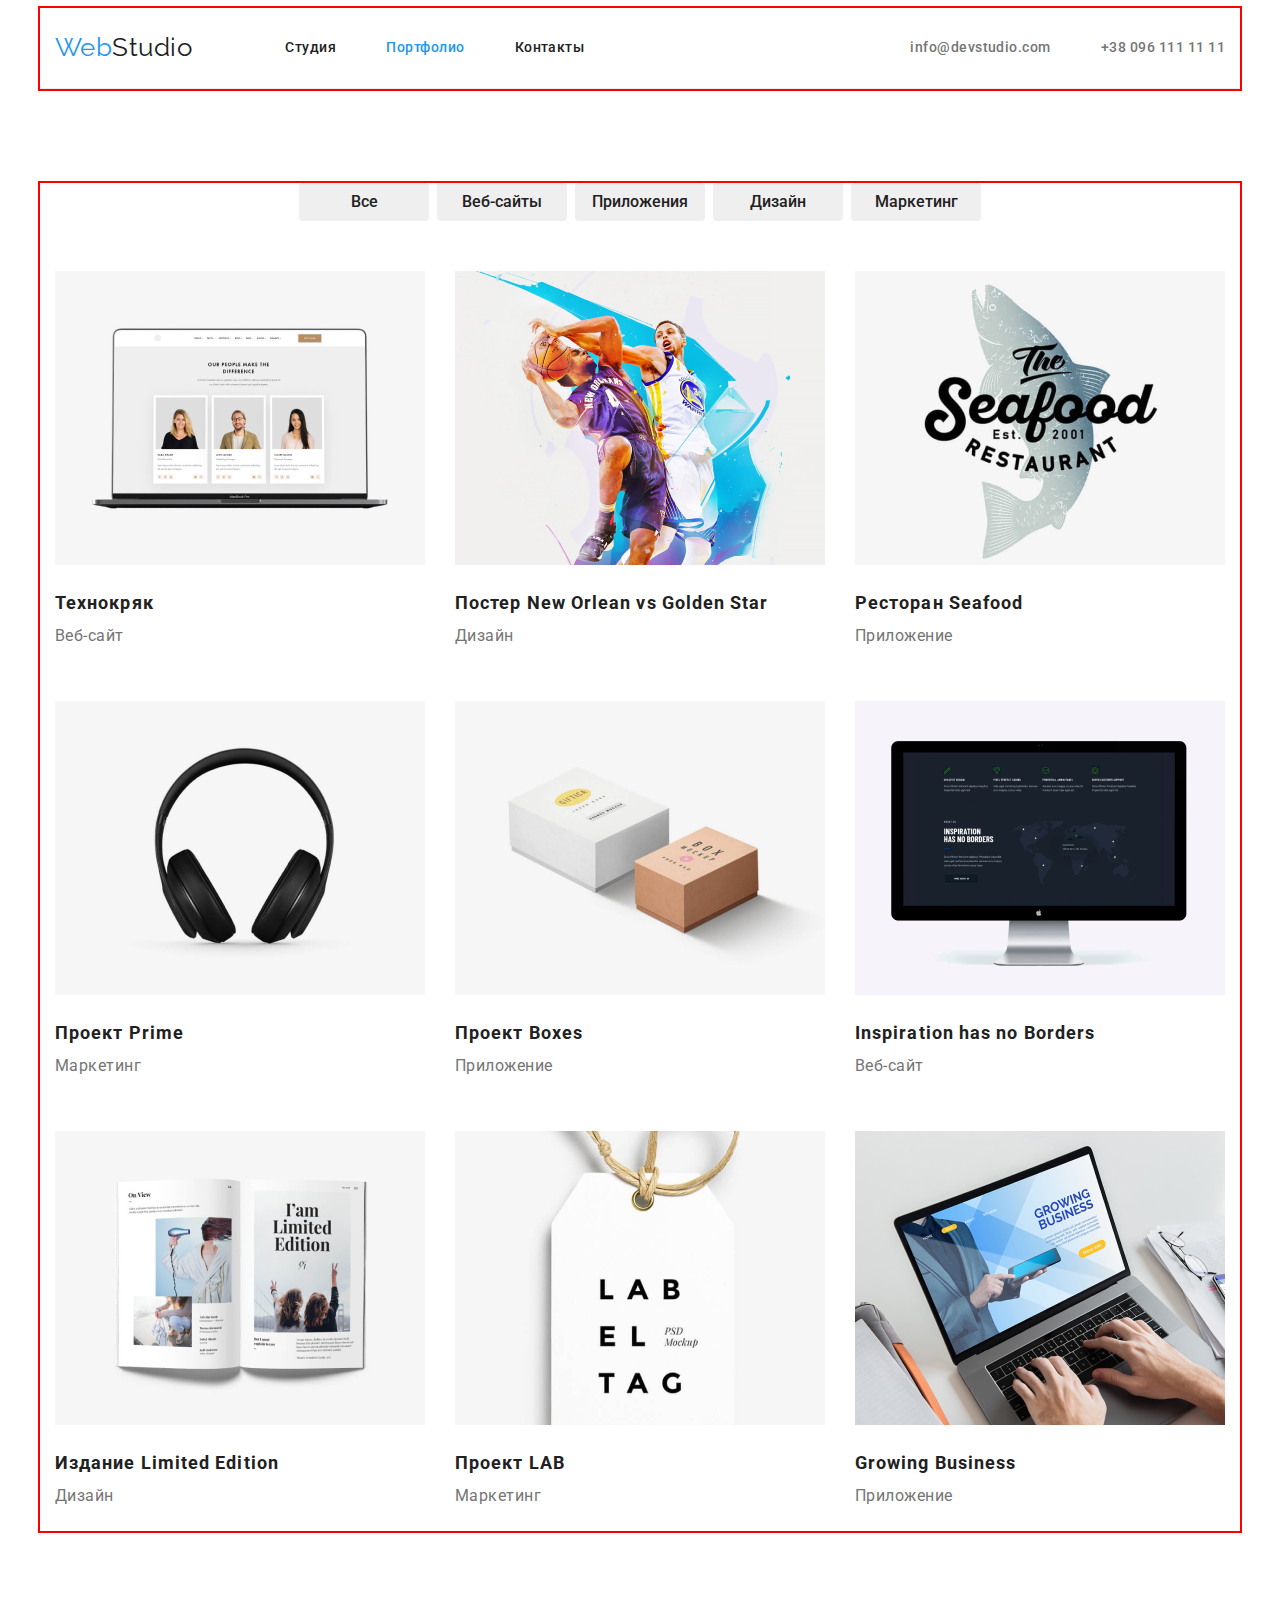
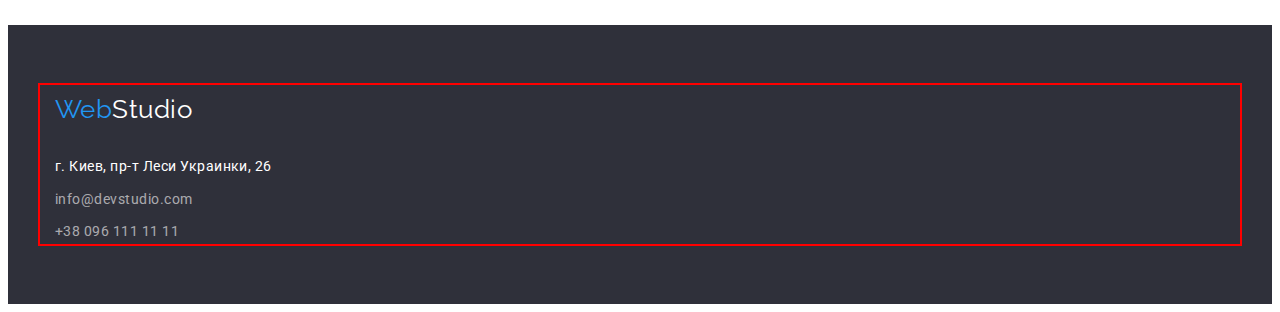
==== commit dfe65cb0: "Правки по дз 3" ====
--- a/portfolio.html
+++ b/portfolio.html
@@ -10,6 +10,9 @@
     <link
         href="https://fonts.googleapis.com/css2?family=Raleway:wght@700&family=Roboto:wght@400;500;700;900&display=swap"
         rel="stylesheet">
+    <link rel="stylesheet" href="https://cdnjs.cloudflare.com/ajax/libs/modern-normalize/1.1.0/modern-normalize.min.css"
+        integrity="sha512-wpPYUAdjBVSE4KJnH1VR1HeZfpl1ub8YT/NKx4PuQ5NmX2tKuGu6U/JRp5y+Y8XG2tV+wKQpNHVUX03MfMFn9Q=="
+        crossorigin="anonymous" referrerpolicy="no-referrer" />
     <link rel="stylesheet" href="./css/styles.css">
     <title>Document</title>
 </head>
@@ -19,7 +22,7 @@
         <div class="container menu">
             <nav class="nav-navigation">
                 <!-- Навигация на другие страницы -->
-                <a class="logo link" href="./index.html">
+                <a class="logo link logo-header" href="./index.html">
                     <span class="logo-web">Web</span><span class="logo-studio">Studio</span>
                 </a>
                 <ul class="site-nav list">
@@ -131,7 +134,7 @@
             </a>
             <address>
                 <ul class="footer-list list">
-                    <li><a class="address link" href="https://goo.gl/maps/EyPAr5aNkVju3ovo6" rel="nofollow">г. Киев, пр-т
+                    <li class="footer-address"><a class="address link" href="https://goo.gl/maps/EyPAr5aNkVju3ovo6" rel="nofollow">г. Киев, пр-т
                             Леси
                             Украинки, 26</a>
                     </li>
--- a/css/styles.css
+++ b/css/styles.css
@@ -68,8 +68,11 @@
     font-size: 26px;
     line-height: 1.9;
     color: inherit;
+    }
+
+.logo-header {
     margin-right: 93px;
-    }
+}
  
 .logo-web {
     color: var(--accent-color);
@@ -81,6 +84,7 @@
 
 .logo-footer {
     color: #ffffff
+    
 }
 
 /* Стилизация навигации сайта */
@@ -118,7 +122,7 @@
 .menu {
     display: flex;
     align-items: center;
-    
+    border-bottom: 1px solid #ECECEC;
 }
 
 .nav-info {
@@ -212,9 +216,7 @@
 }
 
 .hero-button {
-    width: 200px;
-    height: 50px;
-
+    border: 0;
     background: var(--accent-color);
     font-family: 'Roboto';
 
@@ -226,6 +228,10 @@
     letter-spacing: 0.06em;
     cursor: pointer;
     color: #FFFFFF;
+
+    box-shadow: 0px 4px 4px rgba(0, 0, 0, 0.15);
+    border-radius: 4px;
+    padding: 10px 32px;
 }
 
 
@@ -325,11 +331,13 @@
 .team-list li {
     margin-right: 30px;
     background-color: #ffffff;
+    box-shadow: 0px 1px 3px rgba(0, 0, 0, 0.12), 0px 1px 1px rgba(0, 0, 0, 0.14), 0px 2px 1px rgba(0, 0, 0, 0.2);
+    border-radius: 0px 0px 4px 4px;
 }
 
 .command-title {
-    margin-top: 30px;
-    margin-bottom: 30px;
+    padding-top: 30px;
+    padding-bottom: 30px;
     text-align: center;
 }
 
@@ -356,8 +364,8 @@
     font-weight: 500;
     font-size: 16px;
     line-height: 1.63;
-
-
+    
+    border: 0;
     width: 130px;
     height: 38px;
     left: 976px;
@@ -376,7 +384,6 @@
     font-size: 18px;
     line-height: 2.0;
     letter-spacing: 0.06em;
-    margin-top: 20px;
 }
 
 .portfolio-menu {
@@ -393,8 +400,8 @@
 }
 
 .portfolio-about {
-    margin-top: 20px;
-    margin-bottom: 20px;
+    padding-top: 20px;
+    padding-bottom: 20px;
 }
 /*------------------ Стилизация секции портфолио ---------------------*/
 
@@ -439,6 +446,7 @@
 }
 
 .footer .logo.link {
+    display: block;
     margin-bottom: 20px;
 }
 
@@ -469,6 +477,9 @@
 }
 
 .footer-mailo {
-    margin-top: 9px;
+    margin-bottom: 9px;
+}
+
+.footer-address {
     margin-bottom: 9px;
 }